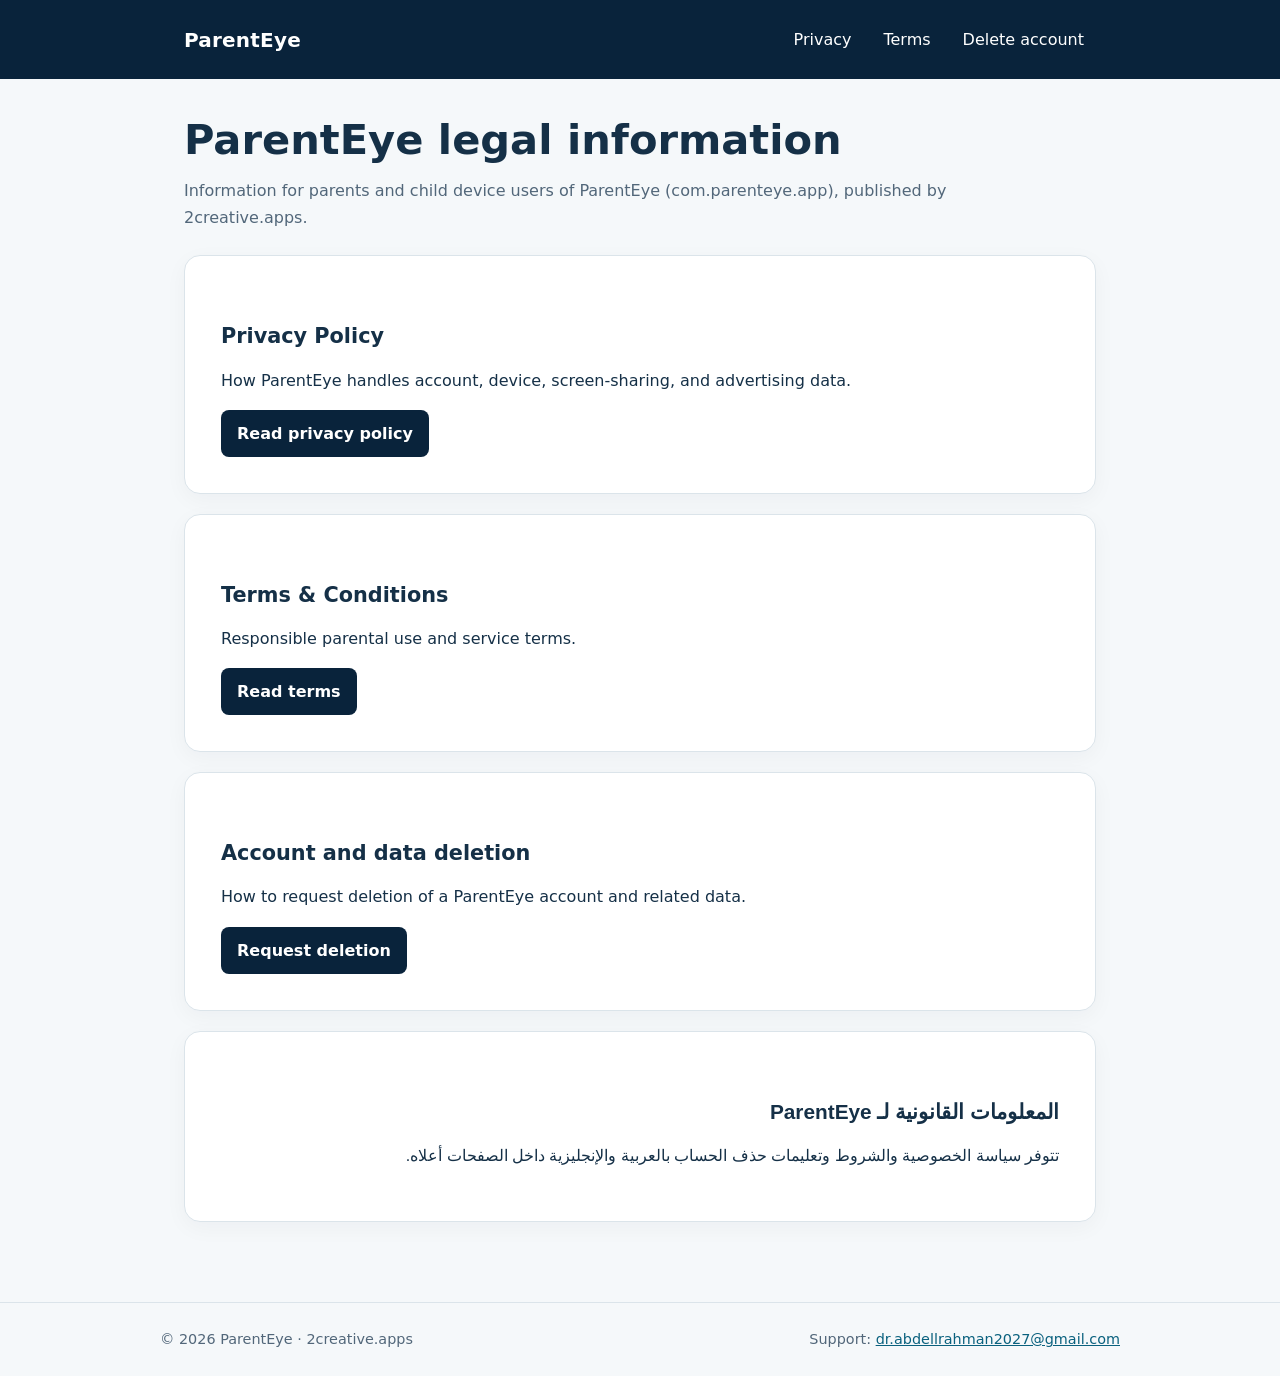
==== parenteye/index.html @ c91702c4 "Publish ParentEye legal page: index.html" ====
<!doctype html><html lang="en"><head><meta charset="utf-8"><meta name="viewport" content="width=device-width, initial-scale=1"><meta name="robots" content="index,follow"><title>ParentEye | Legal information</title><link rel="stylesheet" href="styles.css"></head><body>
<header><div class="wrap"><a class="brand" href="index.html">ParentEye</a><nav aria-label="Legal navigation"><a href="privacy.html">Privacy</a><a href="terms.html">Terms</a><a href="account-deletion.html">Delete account</a></nav></div></header>
<main class="wrap"><h1>ParentEye legal information</h1><p class="intro">Information for parents and child device users of ParentEye (com.parenteye.app), published by 2creative.apps.</p><div class="card"><h2>Privacy Policy</h2><p>How ParentEye handles account, device, screen-sharing, and advertising data.</p><a class="button" href="privacy.html">Read privacy policy</a></div><div class="card"><h2>Terms &amp; Conditions</h2><p>Responsible parental use and service terms.</p><a class="button" href="terms.html">Read terms</a></div><div class="card"><h2>Account and data deletion</h2><p>How to request deletion of a ParentEye account and related data.</p><a class="button" href="account-deletion.html">Request deletion</a></div><div class="card arabic" lang="ar" dir="rtl"><h2>المعلومات القانونية لـ ParentEye</h2><p>تتوفر سياسة الخصوصية والشروط وتعليمات حذف الحساب بالعربية والإنجليزية داخل الصفحات أعلاه.</p></div></main>
<footer><div class="wrap"><span>© 2026 ParentEye · 2creative.apps</span><span>Support: <a href="mailto:dr.abdellrahman2027@gmail.com">dr.abdellrahman2027@gmail.com</a></span></div></footer></body></html>
---- parenteye/styles.css ----
:root{color-scheme:light;--ink:#153047;--muted:#52677a;--navy:#09233b;--gold:#d7ae62;--line:#dbe4ea;--paper:#fff;--bg:#f5f8fa}
*{box-sizing:border-box}html{scroll-behavior:smooth}body{margin:0;background:var(--bg);color:var(--ink);font:16px/1.7 system-ui,-apple-system,"Segoe UI",Arial,sans-serif}
a{color:#0a617e}a:focus-visible{outline:3px solid var(--gold);outline-offset:3px}header{background:var(--navy);color:#fff}header .wrap{display:flex;flex-wrap:wrap;align-items:center;justify-content:space-between;gap:16px;padding:18px 24px}.brand{color:#fff;text-decoration:none;font-weight:750;font-size:1.25rem;letter-spacing:.01em}nav{display:flex;flex-wrap:wrap;gap:8px}nav a{color:#fff;text-decoration:none;padding:8px 12px;border-radius:8px}nav a:hover,nav a[aria-current="page"]{background:#ffffff22}.wrap{max-width:960px;margin:auto}main{padding:36px 24px 60px}h1{font-size:clamp(1.8rem,4vw,2.6rem);line-height:1.2;margin:0 0 12px}h2{font-size:1.3rem;line-height:1.35;margin:30px 0 8px}h3{font-size:1.08rem;margin:22px 0 6px}p,li{max-width:78ch}.intro{color:var(--muted);margin:0 0 24px}.card{background:var(--paper);border:1px solid var(--line);border-radius:16px;padding:clamp(20px,4vw,36px);box-shadow:0 6px 22px #09233b0a;margin:20px 0}.notice{border-inline-start:4px solid var(--gold);padding:12px 16px;background:#fff8e9;border-radius:6px}.lang{font-size:.82rem;text-transform:uppercase;letter-spacing:.08em;color:var(--muted);font-weight:700}.arabic{direction:rtl;text-align:right;font-family:Tahoma,"Segoe UI",Arial,sans-serif}.arabic .lang{text-transform:none;letter-spacing:0}.arabic p,.arabic li{max-width:none}ul,ol{padding-inline-start:1.5em}footer{border-top:1px solid var(--line);color:var(--muted);padding:24px;font-size:.9rem}footer .wrap{display:flex;flex-wrap:wrap;justify-content:space-between;gap:8px}.button{display:inline-block;background:var(--navy);color:#fff;text-decoration:none;padding:10px 16px;border-radius:8px;font-weight:650}.button:hover{background:#174469}@media(max-width:560px){header .wrap{padding:16px}main{padding:24px 16px 40px}.card{margin:14px 0}}
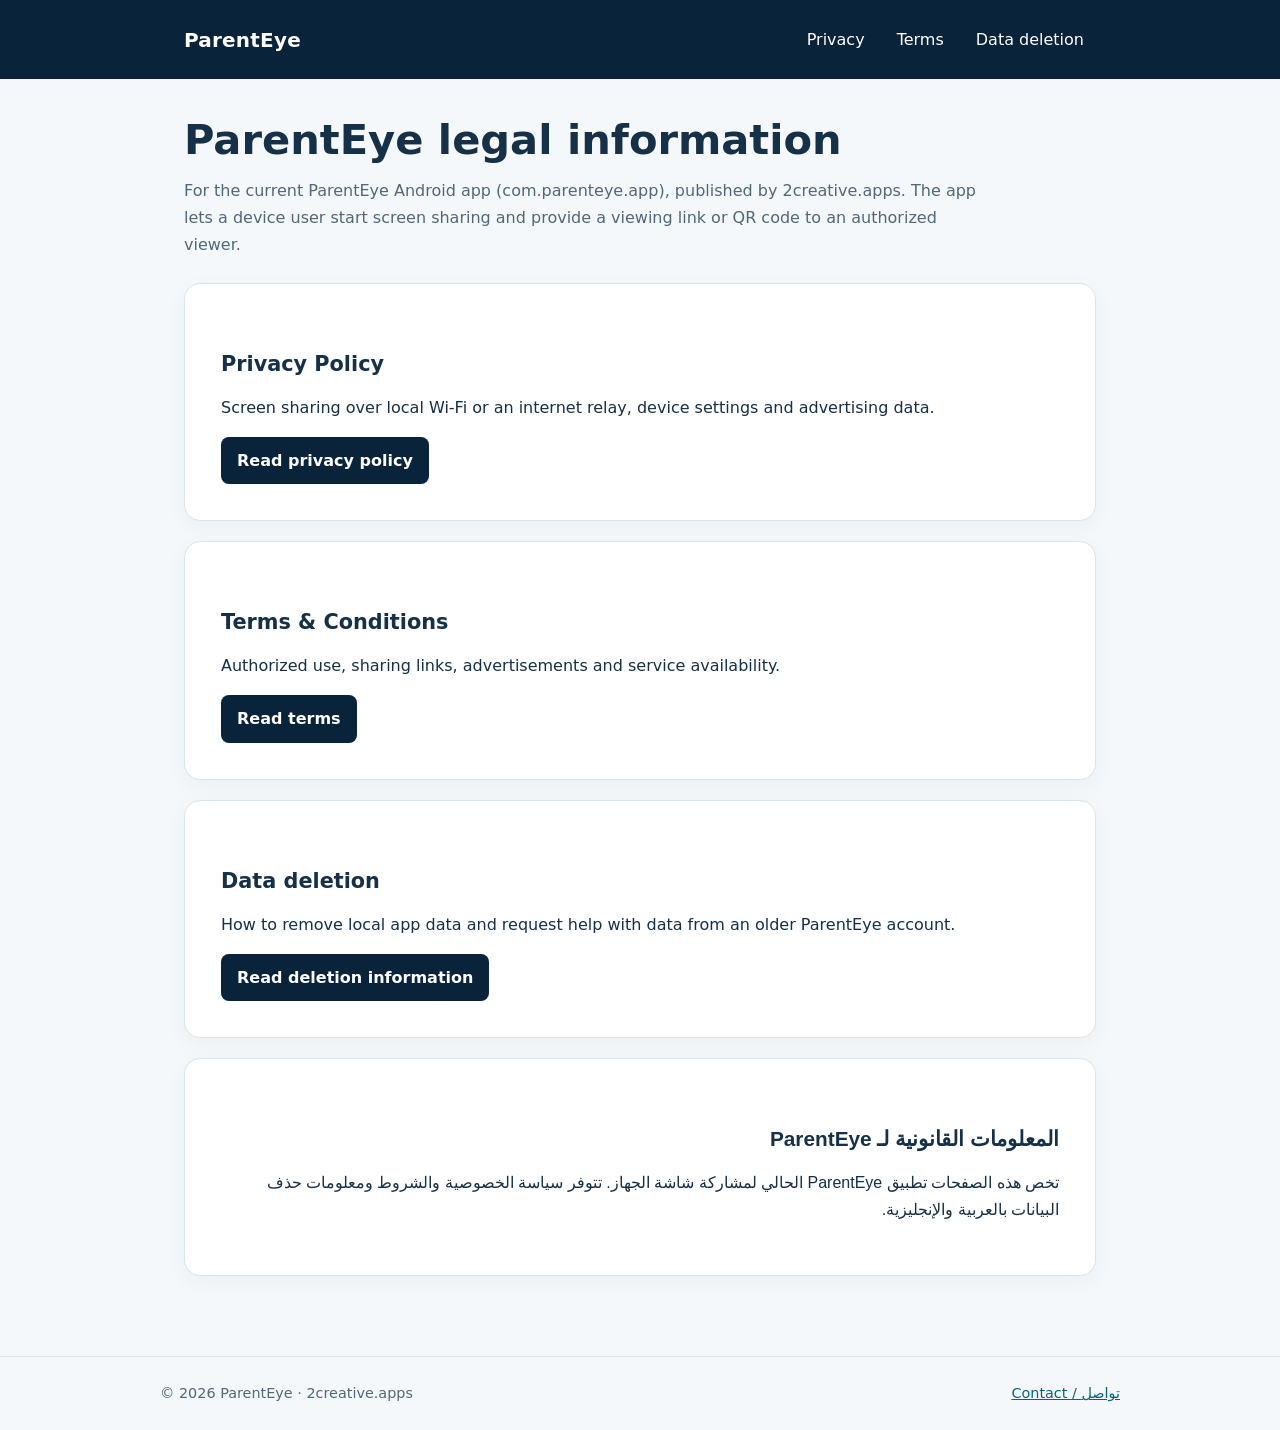
==== commit e316827e: "Update ParentEye legal page for native screen-sharing app: index.html" ====
--- a/parenteye/index.html
+++ b/parenteye/index.html
@@ -1,5 +1,23 @@
-<!doctype html><html lang="en"><head><meta charset="utf-8"><meta name="viewport" content="width=device-width, initial-scale=1"><meta name="robots" content="index,follow"><title>ParentEye | Legal information</title><link rel="stylesheet" href="styles.css"></head><body>
-<header><div class="wrap"><a class="brand" href="index.html">ParentEye</a><nav aria-label="Legal navigation"><a href="privacy.html">Privacy</a><a href="terms.html">Terms</a><a href="account-deletion.html">Delete account</a></nav></div></header>
-<main class="wrap"><h1>ParentEye legal information</h1><p class="intro">Information for parents and child device users of ParentEye (com.parenteye.app), published by 2creative.apps.</p><div class="card"><h2>Privacy Policy</h2><p>How ParentEye handles account, device, screen-sharing, and advertising data.</p><a class="button" href="privacy.html">Read privacy policy</a></div><div class="card"><h2>Terms &amp; Conditions</h2><p>Responsible parental use and service terms.</p><a class="button" href="terms.html">Read terms</a></div><div class="card"><h2>Account and data deletion</h2><p>How to request deletion of a ParentEye account and related data.</p><a class="button" href="account-deletion.html">Request deletion</a></div><div class="card arabic" lang="ar" dir="rtl"><h2>المعلومات القانونية لـ ParentEye</h2><p>تتوفر سياسة الخصوصية والشروط وتعليمات حذف الحساب بالعربية والإنجليزية داخل الصفحات أعلاه.</p></div></main>
-<footer><div class="wrap"><span>© 2026 ParentEye · 2creative.apps</span><span>Support: <a href="mailto:dr.abdellrahman2027@gmail.com">dr.abdellrahman2027@gmail.com</a></span></div></footer></body></html>
+<!doctype html>
+<html lang="en">
+<head>
+  <meta charset="utf-8">
+  <meta name="viewport" content="width=device-width, initial-scale=1">
+  <title>ParentEye | Legal information</title>
+  <meta name="description" content="Privacy, terms and data deletion information for the current ParentEye Android screen-sharing app.">
+  <link rel="stylesheet" href="styles.css">
+</head>
+<body>
+<header><div class="wrap"><a class="brand" href="index.html">ParentEye</a><nav aria-label="Legal navigation"><a href="privacy.html">Privacy</a><a href="terms.html">Terms</a><a href="account-deletion.html">Data deletion</a></nav></div></header>
+<main class="wrap">
+  <h1>ParentEye legal information</h1>
+  <p class="intro">For the current ParentEye Android app (com.parenteye.app), published by 2creative.apps. The app lets a device user start screen sharing and provide a viewing link or QR code to an authorized viewer.</p>
+  <div class="card"><h2>Privacy Policy</h2><p>Screen sharing over local Wi-Fi or an internet relay, device settings and advertising data.</p><a class="button" href="privacy.html">Read privacy policy</a></div>
+  <div class="card"><h2>Terms &amp; Conditions</h2><p>Authorized use, sharing links, advertisements and service availability.</p><a class="button" href="terms.html">Read terms</a></div>
+  <div class="card"><h2>Data deletion</h2><p>How to remove local app data and request help with data from an older ParentEye account.</p><a class="button" href="account-deletion.html">Read deletion information</a></div>
+  <div class="card arabic" lang="ar" dir="rtl"><h2>المعلومات القانونية لـ ParentEye</h2><p>تخص هذه الصفحات تطبيق ParentEye الحالي لمشاركة شاشة الجهاز. تتوفر سياسة الخصوصية والشروط ومعلومات حذف البيانات بالعربية والإنجليزية.</p></div>
+</main>
+<footer><div class="wrap"><span>© 2026 ParentEye · 2creative.apps</span><span><a href="mailto:dr.abdellrahman2027@gmail.com">Contact / تواصل</a></span></div></footer>
+</body>
+</html>
 
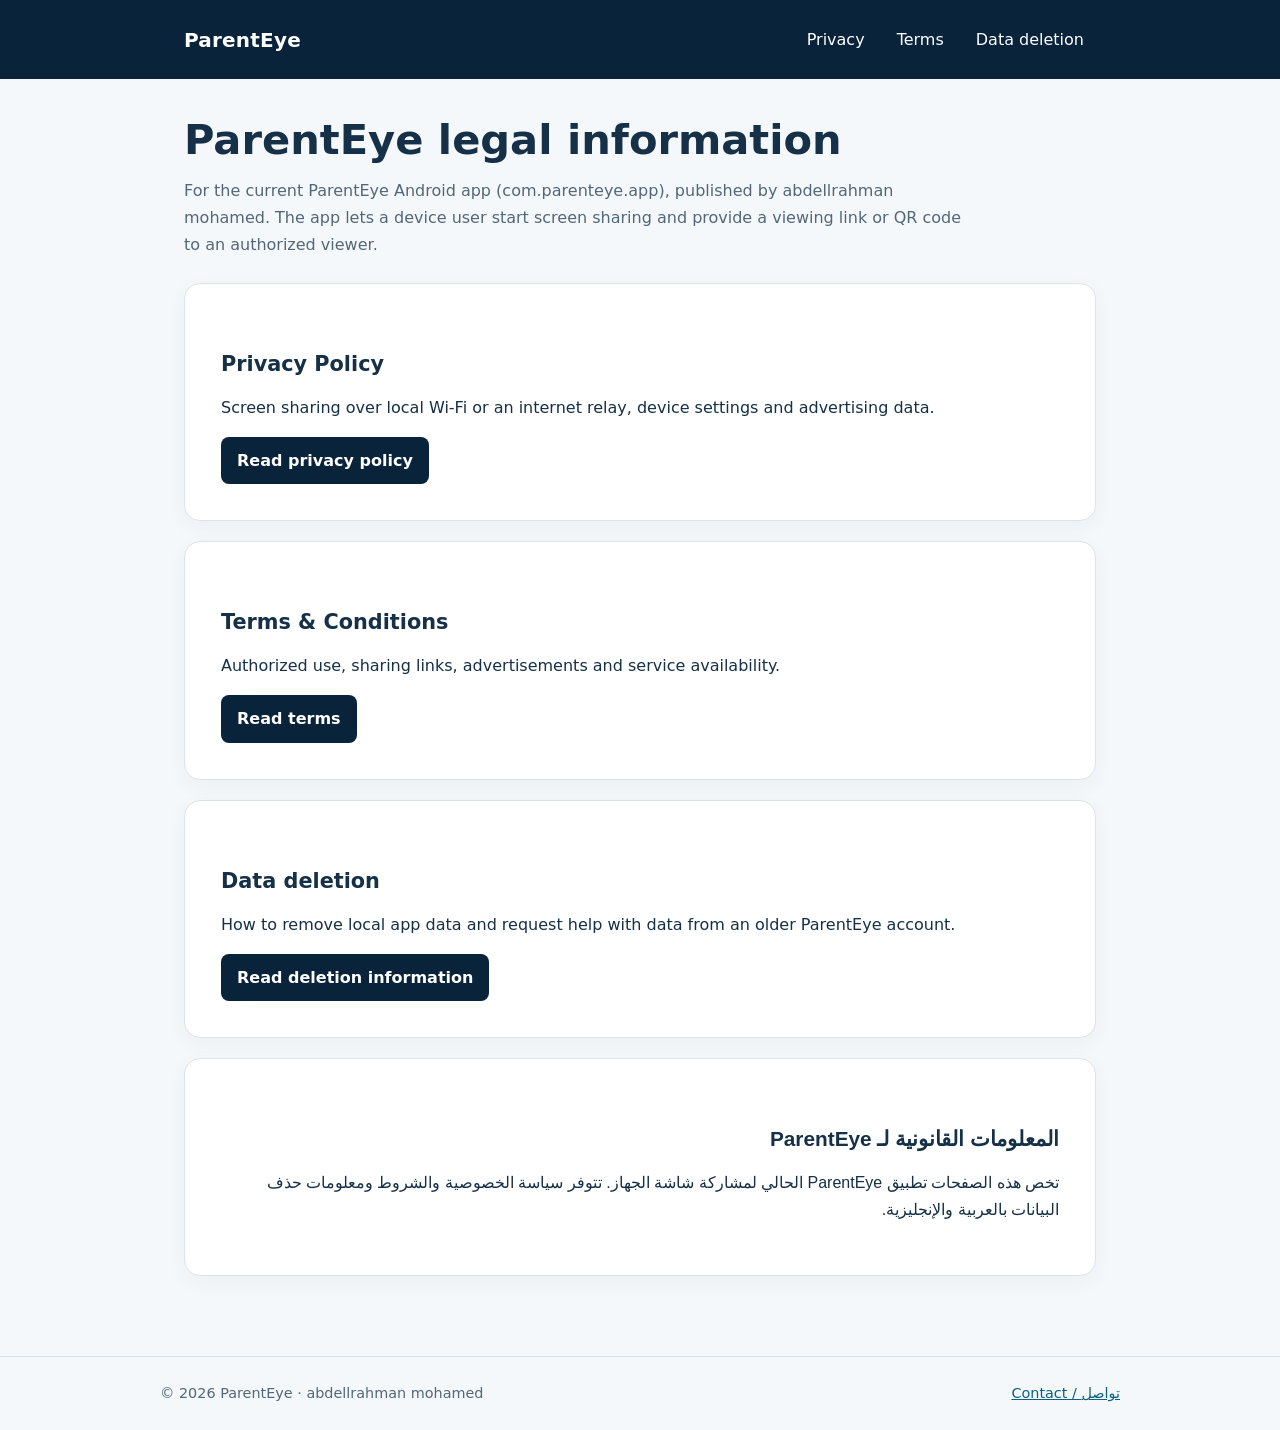
==== commit 0a7c38ec: "Match ParentEye legal publisher name to Play listing: index.html" ====
--- a/parenteye/index.html
+++ b/parenteye/index.html
@@ -11,13 +11,13 @@
 <header><div class="wrap"><a class="brand" href="index.html">ParentEye</a><nav aria-label="Legal navigation"><a href="privacy.html">Privacy</a><a href="terms.html">Terms</a><a href="account-deletion.html">Data deletion</a></nav></div></header>
 <main class="wrap">
   <h1>ParentEye legal information</h1>
-  <p class="intro">For the current ParentEye Android app (com.parenteye.app), published by 2creative.apps. The app lets a device user start screen sharing and provide a viewing link or QR code to an authorized viewer.</p>
+  <p class="intro">For the current ParentEye Android app (com.parenteye.app), published by abdellrahman mohamed. The app lets a device user start screen sharing and provide a viewing link or QR code to an authorized viewer.</p>
   <div class="card"><h2>Privacy Policy</h2><p>Screen sharing over local Wi-Fi or an internet relay, device settings and advertising data.</p><a class="button" href="privacy.html">Read privacy policy</a></div>
   <div class="card"><h2>Terms &amp; Conditions</h2><p>Authorized use, sharing links, advertisements and service availability.</p><a class="button" href="terms.html">Read terms</a></div>
   <div class="card"><h2>Data deletion</h2><p>How to remove local app data and request help with data from an older ParentEye account.</p><a class="button" href="account-deletion.html">Read deletion information</a></div>
   <div class="card arabic" lang="ar" dir="rtl"><h2>المعلومات القانونية لـ ParentEye</h2><p>تخص هذه الصفحات تطبيق ParentEye الحالي لمشاركة شاشة الجهاز. تتوفر سياسة الخصوصية والشروط ومعلومات حذف البيانات بالعربية والإنجليزية.</p></div>
 </main>
-<footer><div class="wrap"><span>© 2026 ParentEye · 2creative.apps</span><span><a href="mailto:dr.abdellrahman2027@gmail.com">Contact / تواصل</a></span></div></footer>
+<footer><div class="wrap"><span>© 2026 ParentEye · abdellrahman mohamed</span><span><a href="mailto:dr.abdellrahman2027@gmail.com">Contact / تواصل</a></span></div></footer>
 </body>
 </html>
 
